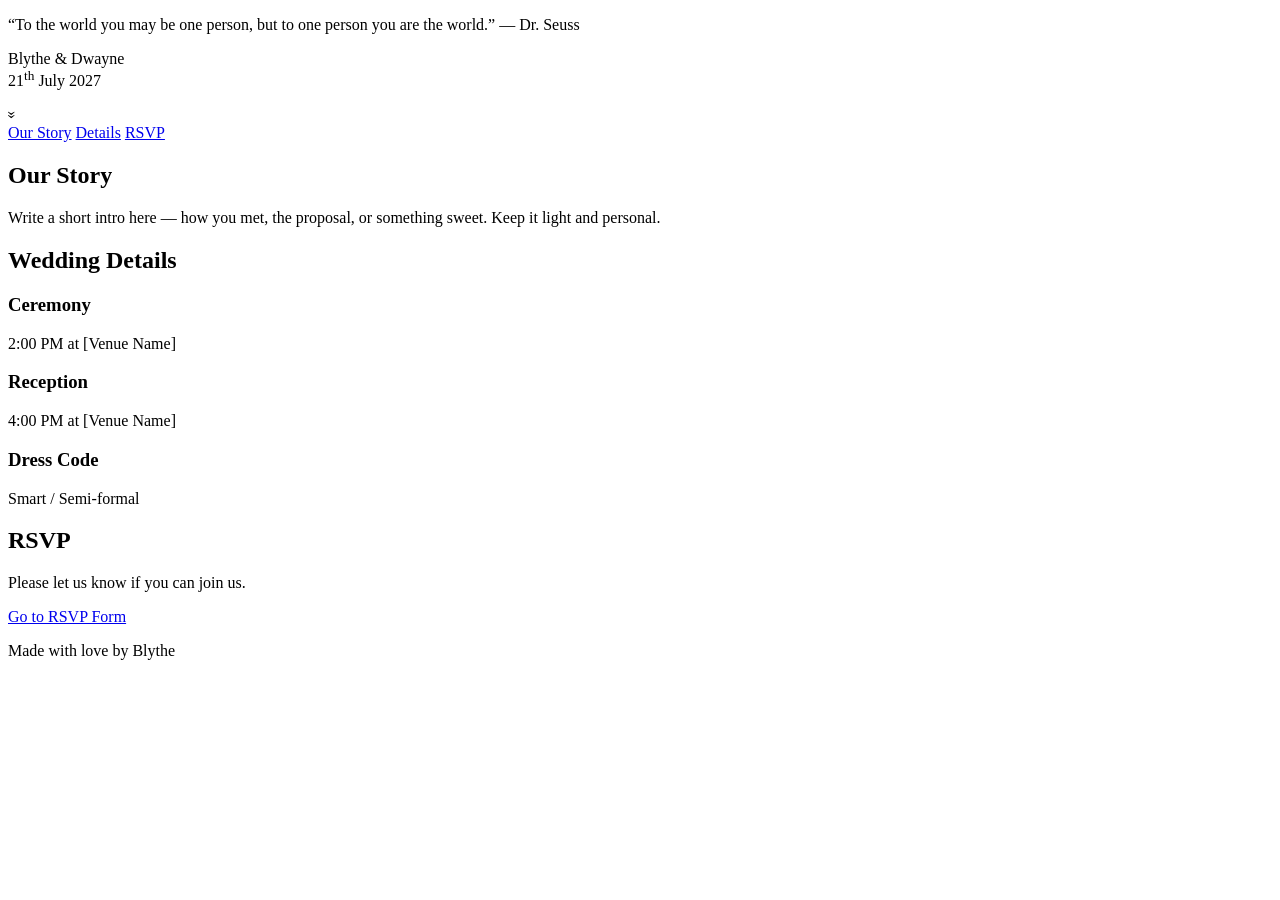
==== docs/index.html @ c56ed7c0 "Structured directory" ====
<!DOCTYPE html>
<html lang="en-GB">

<head>
    <meta charset="UTF-8">
    <meta name="viewport" content="width=device-width, initial-scale=1.0">
    <link rel="stylesheet" href="../css/styles.css">
    <link rel="preconnect" href="https://fonts.googleapis.com">
    <link rel="preconnect" href="https://fonts.gstatic.com" crossorigin>
    <link rel="stylesheet" href="https://fonts.googleapis.com/css2?family=Lavishly+Yours&family=Parisienne&display=swap">
    <link href="https://fonts.googleapis.com/css2?family=Bonheur+Royale&family=Lavishly+Yours&family=Parisienne&family=Passions+Conflict&display=swap" rel="stylesheet">
    <title>Blythe & Dwayne</title>
</head>

<body class="bonheur-royale-regular">

    <!-- Hero Scetion -->
    <header class="hero">
        <div class="hero-content-quote">
            <p class="quote">
                <q>To the world you may be one person, but to one person you are the world.</q>
                <span class="author">&mdash; Dr. Seuss</span>
            </p>
        
        </div>
        <div class="hero-content-bottom-banner passions-conflict-regular">
            <p class="names">Blythe & Dwayne<br>
            <span class="date">21<sup>th</sup> July 2027</span></p>
            <!-- <a href="#rsvp" class="btn-primary">RSVP</a> -->
             
            <!-- <div id="rsvp-root"></div>
            <script src="https://unpkg.com/react@18/umd/react.development.js"></script>
            <script src="https://unpkg.com/react-dom@18/umd/react-dom.development.js"></script>
            <script src="https://unpkg.com/babel-standalone@6/babel.min.js"></script>

            <script type="text/babel" src="../js/RSVPForm.js"></script> -->
        </div>

        <div class="scroll-indicator">
            <span style="display:inline-block; transform: rotate(90deg);">&raquo;</span>
            <script>
                document.addEventListener("scroll", () => {
                    const hero = document.querySelector(".hero");
                    const indicator = document.querySelector(".scroll-indicator");
                    
                    console.log(hero.offsetHeight);
                    const heroHeight = hero.offsetHeight;
                    const scrollY = window.scrollY;

                    if (scrollY > heroHeight * 0.4) {
                        indicator.style.opacity = "0";
                        indicator.style.pointerEvents = "none";
                    } else {
                        indicator.style.opacity = "1";
                        indicator.style.pointerEvents = "auto";
                    }
                });
            </script>
        </div>

    </header>

    <!-- Navigation -->
    <nav class="nav">
        <a href="#story">Our Story</a>
        <a href="#details">Details</a>
        <a href="#rsvp">RSVP</a>
    </nav>

    <!-- OUR STORY -->
    <section id="story" class="section">
        <h2>Our Story</h2>
        <p>
            Write a short intro here — how you met, the proposal, or something sweet.
            Keep it light and personal.
        </p>
    </section>

    <!-- WEDDING DETAILS -->
    <section id="details" class="section">
        <h2>Wedding Details</h2>

        <div class="details-grid">
            <div class="detail-card">
                <h3>Ceremony</h3>
                <p>2:00 PM at [Venue Name]</p>
            </div>

            <div class="detail-card">
                <h3>Reception</h3>
                <p>4:00 PM at [Venue Name]</p>
            </div>

            <div class="detail-card">
                <h3>Dress Code</h3>
                <p>Smart / Semi‑formal</p>
            </div>
        </div>
    </section>

    <!-- RSVP BUTTON -->
    <section id="rsvp" class="section">
        <h2>RSVP</h2>
        <p>Please let us know if you can join us.</p>
        <a href="rsvp.html" class="btn-primary">Go to RSVP Form</a>
    </section>

    <footer class="footer">
        <p>Made with love by Blythe</p>
    </footer>

</body>

</html>
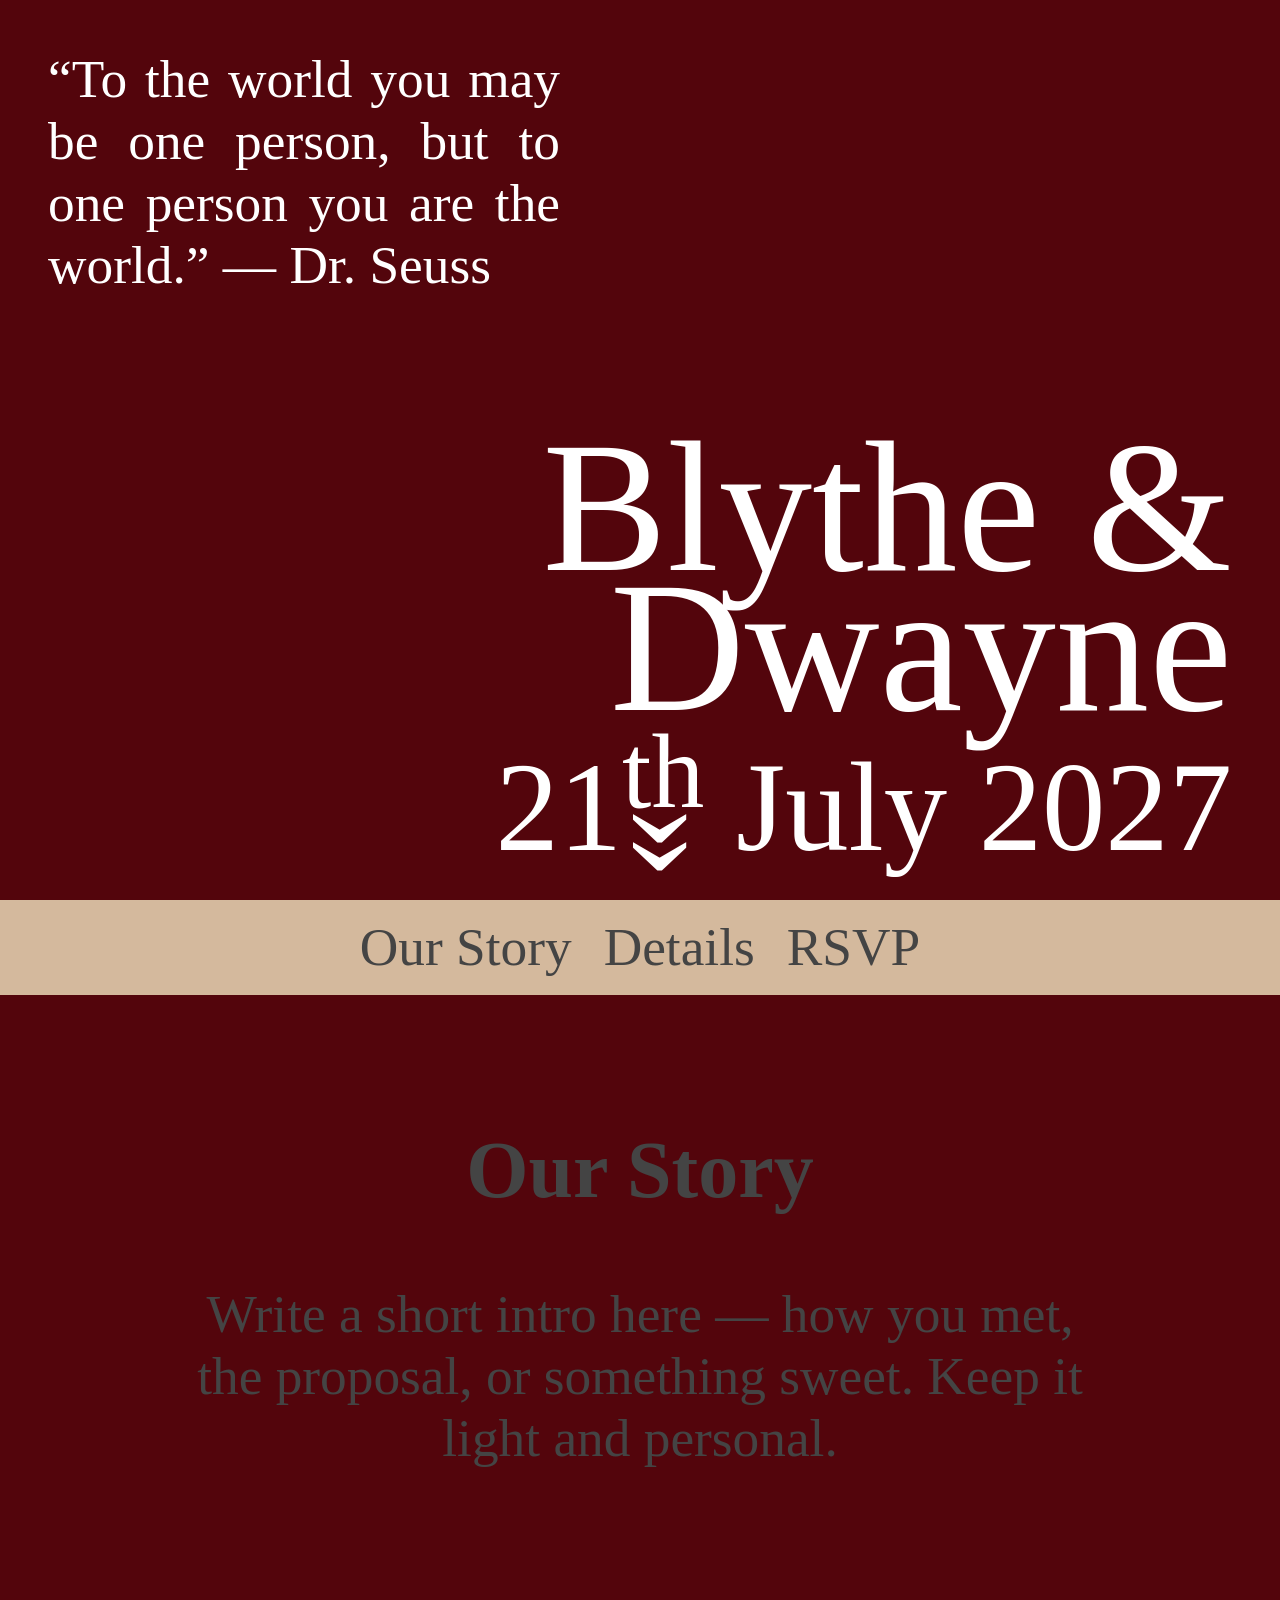
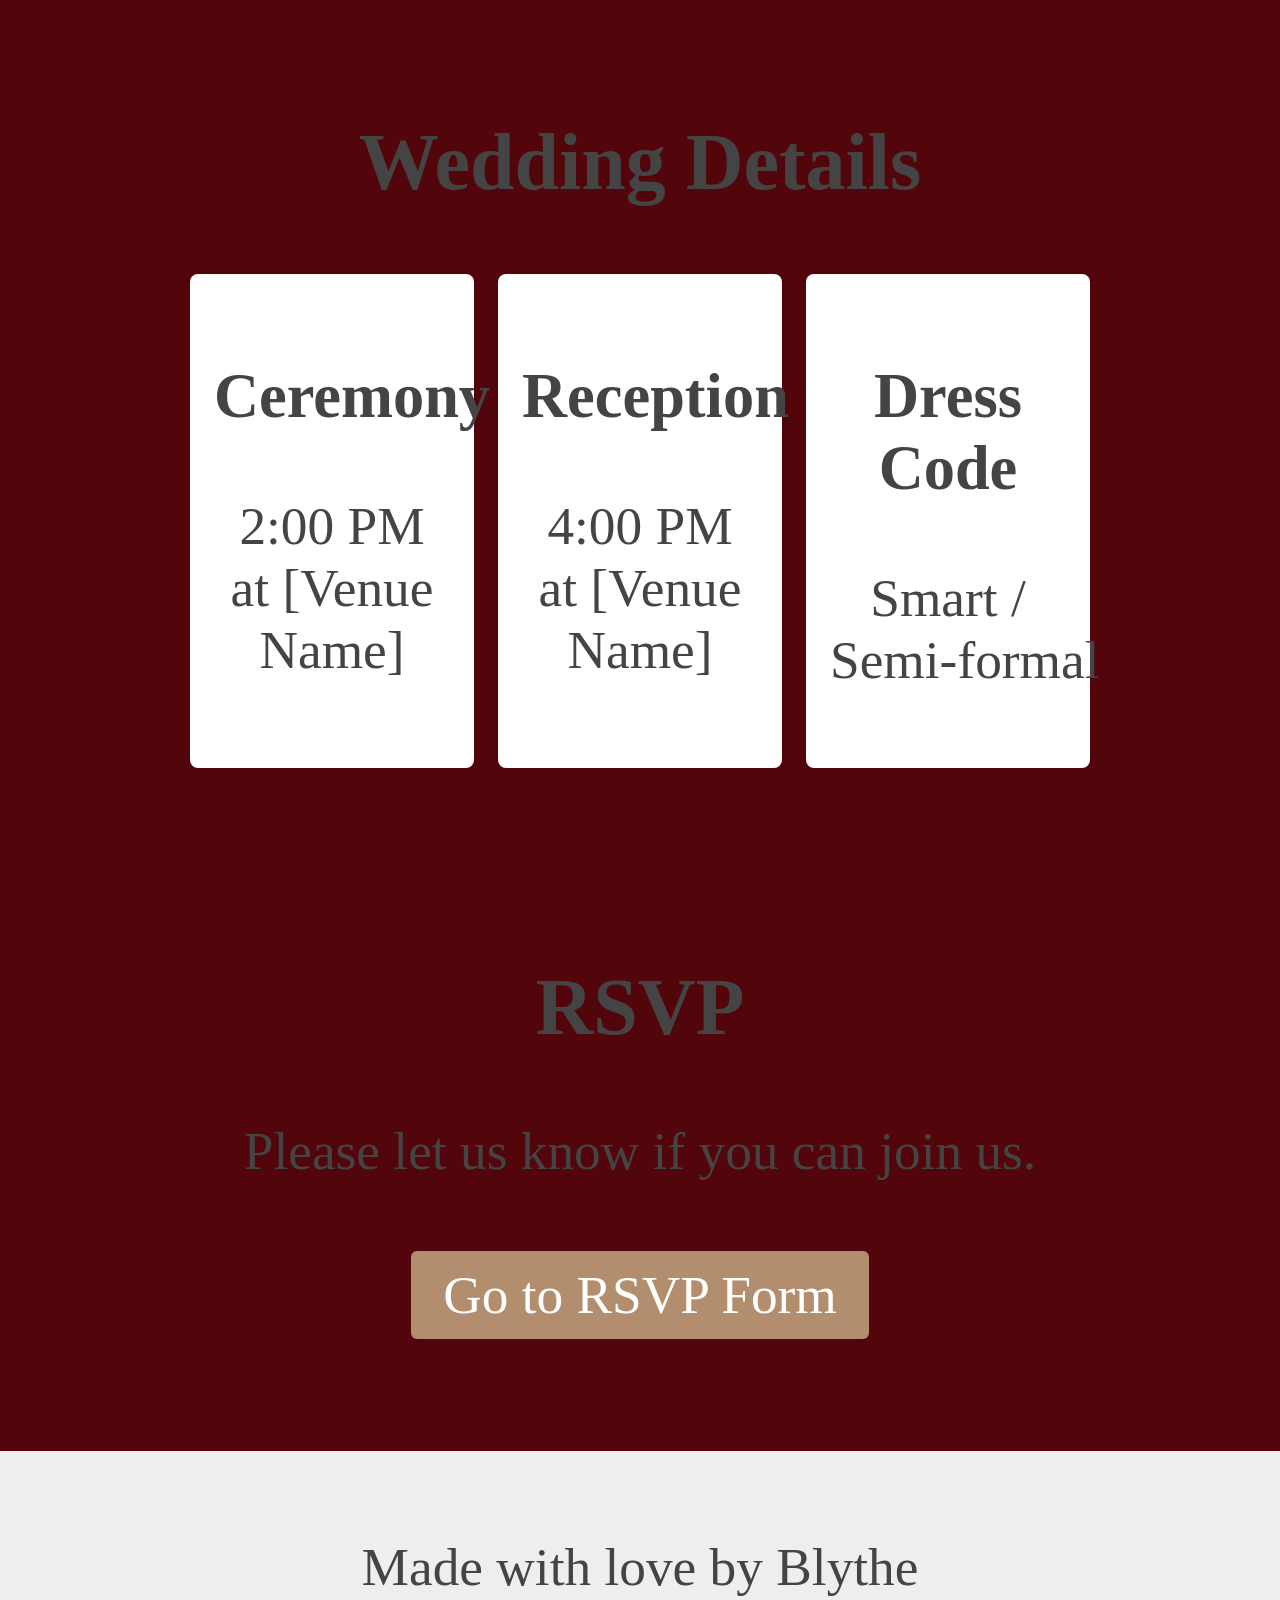
==== commit 8cfb57c9: "Updated relative path names" ====
--- a/docs/index.html
+++ b/docs/index.html
@@ -4,7 +4,7 @@
 <head>
     <meta charset="UTF-8">
     <meta name="viewport" content="width=device-width, initial-scale=1.0">
-    <link rel="stylesheet" href="../css/styles.css">
+    <link rel="stylesheet" href="css/styles.css">
     <link rel="preconnect" href="https://fonts.googleapis.com">
     <link rel="preconnect" href="https://fonts.gstatic.com" crossorigin>
     <link rel="stylesheet" href="https://fonts.googleapis.com/css2?family=Lavishly+Yours&family=Parisienne&display=swap">
@@ -102,7 +102,7 @@
     <section id="rsvp" class="section">
         <h2>RSVP</h2>
         <p>Please let us know if you can join us.</p>
-        <a href="rsvp.html" class="btn-primary">Go to RSVP Form</a>
+        <a href="pages/rsvp.html" class="btn-primary">Go to RSVP Form</a>
     </section>
 
     <footer class="footer">
--- a/docs/css/styles.css
+++ b/docs/css/styles.css
@@ -0,0 +1,250 @@
+/* Global */
+html, body {
+    overflow-x: hidden;
+}
+
+body {
+    margin: 0;
+    font-size: 40pt;
+    color: #444;
+    background: #53050C;
+}
+
+/* Fonts */
+.parisienne-regular {
+    font-family: "Parisienne", cursive;
+    font-weight: 400;
+    font-style: normal;
+}
+
+.lavishly-yours-regular {
+    font-family: "Lavishly Yours", cursive;
+    font-weight: 400;
+    font-style: normal;
+}
+
+.passions-conflict-regular {
+  font-family: "Passions Conflict", cursive;
+  font-weight: 400;
+  font-style: normal;
+}
+
+.bonheur-royale-regular {
+  font-family: "Bonheur Royale", cursive;
+  font-weight: 400;
+  font-style: normal;
+}
+
+
+/* for smaller displays */
+@media (max-width: 600px) {
+    .hero-content {
+        top: 1.5rem;
+        left: 1.5rem;
+        /*  right: 1.5rem; prevents text from touching the edge */
+        font-size: 2.5rem; /* scale down slightly */
+    }
+
+    quote-block {
+        bottom: 1rem;
+        right: 1rem;
+        left: 1rem; /* allow wrapping */
+        text-align: center; /* optional: looks elegant */
+    }
+
+    .hero-content-quote {
+        width: 70% !important;
+    }
+
+    .quote {
+        font-size: 2rem !important;
+    }
+
+    .hero-content-bottom-banner {
+        bottom: -2rem !important;
+    }
+
+    .names {
+        font-size: 65pt !important;
+    }
+
+    .date {
+        font-size: 35pt !important;
+    }
+
+    .scroll-indicator {
+        bottom: -0.25rem !important;
+        font-size: 70pt !important;
+    }
+}
+
+
+/* Hero */
+.hero {
+    height: 100vh;
+    background: linear-gradient(rgba(0,0,0,0.50)),
+                url('../images/6D40CC4C-C634-4D60-8605-AB55EE5D64CE.jpeg') center/cover no-repeat;
+    display: flex;
+    color: white;
+    justify-content: center;
+    align-items: center;
+    position: relative;
+    overflow: hidden;
+}
+
+.hero-content-quote {
+    position: absolute;
+    top: 2rem;
+    left: 3rem;
+    text-align: justify;
+    width: 40%;
+}
+
+.author {
+    /* display: block; */
+    text-align: right;
+    margin-top: 0.3rem;
+}
+ 
+.quote {
+    margin: 0; /* remove default p spacing */
+}
+
+.quote:first-of-type {
+    margin-top: 1rem; /* keep the block in place */
+}
+
+.quote + .quote {
+    margin-top: 0.3rem; /* small gap between quote and author */
+}
+
+.hero-content-bottom-banner {
+    position: absolute;
+    bottom: -11rem;
+    right: 0rem;
+    padding: 2rem 3rem;
+    text-align: right;
+    margin: 0;
+    z-index: 2;
+    transform: none;
+    flex-shrink: 0;
+}
+
+.names {
+    font-size: 140pt;
+    font-weight: 300;
+    line-height: 0.75;
+}
+
+.date,
+.location {
+    /* margin: 0.3rem 0; */
+    font-size: 95pt;
+}
+
+
+@keyframes bounce {
+    0%, 100% {
+        transform: translateX(-50%) translateY(-3px);
+    }
+    50% {
+        transform: translateX(-50%) translateY(15px);
+    }
+}
+
+
+@keyframes lighten {
+    0% {
+        filter: brightness(1);
+    }
+    20% {
+        filter: brightness(1.5);
+    }
+    50% {
+        filter: brightness(1);
+    }
+    80% {
+        filter: brightness(1.3);
+    }
+    100% {
+        filter: brightness(1);
+    }
+}
+
+
+.scroll-indicator {
+    position: absolute;
+    bottom: -1.5rem;      /* same as your banner */
+    left: 50%;
+    font-size: 105pt;
+    opacity: 0.8;
+    z-index: 2;
+    animation: 
+        lighten 1.8s forwards ease-out,
+        bounce 1.5s infinite ease-in-out;
+    transition: opacity 0.4s ease;
+    cursor: pointer;
+}
+
+/* Button */
+.btn-primary {
+    display: inline-block;
+    margin-top: 1rem;
+    padding: 0.8rem 2rem;
+    background: #b28d6e;
+    color: white;
+    text-decoration: none;
+    border-radius: 6px;
+    transition: 0.2s;
+}
+
+.btn-primary:hover {
+    background: #9c785c;
+}
+
+
+/* Nav */
+.nav {
+    display: flex;
+    justify-content: center;
+    gap: 2rem;
+    padding: 1rem;
+    background: #d4b99d;
+    border-bottom: 1px solid #d4b99d;
+}
+
+.nav a {
+    text-decoration: none;
+    color: #444;
+    font-weight: 500;
+}
+
+/* Sections */
+.section {
+    padding: 4rem 2rem;
+    max-width: 900px;
+    margin: auto;
+    text-align: center;
+}
+
+.details-grid {
+    display: grid;
+    grid-template-columns: repeat(auto-fit, minmax(220px, 1fr));
+    gap: 1.5rem;
+    margin-top: 2rem;
+}
+
+.detail-card {
+    background: white;
+    padding: 1.5rem;
+    border-radius: 8px;
+    box-shadow: 0 2px 6px rgba(0, 0, 0, 0.1);
+}
+
+/* Footer */
+.footer {
+    text-align: center;
+    padding: 2rem;
+    background: #eee;
+    margin-top: 3rem;
+}
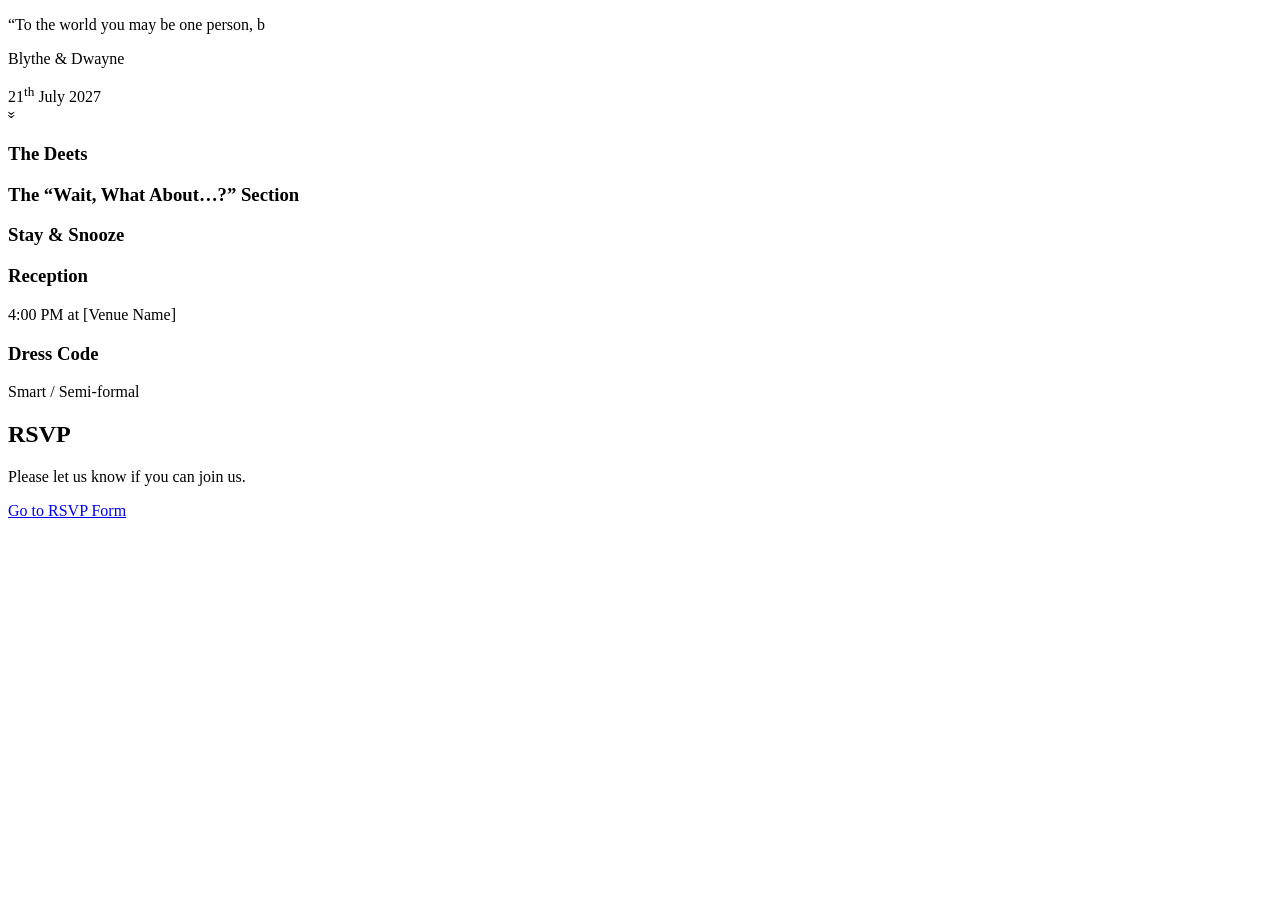
==== commit f8985b92: "Pulled structure from repo" ====
--- a/docs/index.html
+++ b/docs/index.html
@@ -4,7 +4,7 @@
 <head>
     <meta charset="UTF-8">
     <meta name="viewport" content="width=device-width, initial-scale=1.0">
-    <link rel="stylesheet" href="css/styles.css">
+    <link rel="stylesheet" href="../css/styles.css">
     <link rel="preconnect" href="https://fonts.googleapis.com">
     <link rel="preconnect" href="https://fonts.gstatic.com" crossorigin>
     <link rel="stylesheet" href="https://fonts.googleapis.com/css2?family=Lavishly+Yours&family=Parisienne&display=swap">
@@ -17,15 +17,20 @@
     <!-- Hero Scetion -->
     <header class="hero">
         <div class="hero-content-quote">
-            <p class="quote">
-                <q>To the world you may be one person, but to one person you are the world.</q>
+            <p class="quote" id="quoteText">
+                “To the world you may be one person, but to one person you are the world.”
                 <span class="author">&mdash; Dr. Seuss</span>
             </p>
         
         </div>
         <div class="hero-content-bottom-banner passions-conflict-regular">
-            <p class="names">Blythe & Dwayne<br>
-            <span class="date">21<sup>th</sup> July 2027</span></p>
+            <!-- Add a seperate -->
+            <div class="names">
+                <p>Blythe & Dwayne</p>
+            </div>
+            <div class="date">
+                21<sup>th</sup> July 2027
+            </div>
             <!-- <a href="#rsvp" class="btn-primary">RSVP</a> -->
              
             <!-- <div id="rsvp-root"></div>
@@ -38,62 +43,59 @@
 
         <div class="scroll-indicator">
             <span style="display:inline-block; transform: rotate(90deg);">&raquo;</span>
-            <script>
-                document.addEventListener("scroll", () => {
-                    const hero = document.querySelector(".hero");
-                    const indicator = document.querySelector(".scroll-indicator");
-                    
-                    console.log(hero.offsetHeight);
-                    const heroHeight = hero.offsetHeight;
-                    const scrollY = window.scrollY;
-
-                    if (scrollY > heroHeight * 0.4) {
-                        indicator.style.opacity = "0";
-                        indicator.style.pointerEvents = "none";
-                    } else {
-                        indicator.style.opacity = "1";
-                        indicator.style.pointerEvents = "auto";
-                    }
-                });
-            </script>
         </div>
 
     </header>
 
     <!-- Navigation -->
-    <nav class="nav">
-        <a href="#story">Our Story</a>
-        <a href="#details">Details</a>
-        <a href="#rsvp">RSVP</a>
-    </nav>
+    <!-- <nav class="nav"> -->
+        <!-- <a href="#details">The deets</a> Schedule of events -->
+        <!-- <a href="#FAQs">The “Wait, What About…?” Section</a> Dinnae forget yer brolly — it’s meant tae pish doon the day -->
+        <!-- <a herf="#accomodation/travel">Stay & Snooze</a> Renting cars, places to get hotels -->
+        <!-- <a herf="#tourism"></a> -->
+
+        <!-- <a href="#sharedAlbum"></a> -->
+        <!-- <a href="#rsvp">RSVP</a> -->
+    <!-- </nav> -->
 
     <!-- OUR STORY -->
-    <section id="story" class="section">
+    <!-- <section id="story" class="section">
         <h2>Our Story</h2>
         <p>
             Write a short intro here — how you met, the proposal, or something sweet.
             Keep it light and personal.
         </p>
-    </section>
+    </section> -->
 
     <!-- WEDDING DETAILS -->
     <section id="details" class="section">
-        <h2>Wedding Details</h2>
+        <!-- <h2>Wedding Details</h2>    -->
 
-        <div class="details-grid">
-            <div class="detail-card">
-                <h3>Ceremony</h3>
-                <p>2:00 PM at [Venue Name]</p>
+        <div class="nav-grid parisienne-regular">
+            <div class="nav-card" href="#details">
+                <h3>The Deets</h3>
             </div>
 
-            <div class="detail-card">
+            <div class="nav-card" href="#FAQs">
+                <h3>The “Wait, What About…?” Section</h3>
+            </div>
+
+            <div class="nav-card" href="#accomodation/travel">
+                <h3>Stay & Snooze</h3>
+            </div>
+
+            <div class="nav-card" href="#tourism">
+                <h3></h3>
+            </div>
+
+            <div class="nav-card" href="#sharedAlbum">
                 <h3>Reception</h3>
                 <p>4:00 PM at [Venue Name]</p>
             </div>
 
-            <div class="detail-card">
+            <div class="nav-card" href="#rsvp">
                 <h3>Dress Code</h3>
-                <p>Smart / Semi‑formal</p>
+                <p>Smart / Semi-formal</p>
             </div>
         </div>
     </section>
@@ -102,12 +104,14 @@
     <section id="rsvp" class="section">
         <h2>RSVP</h2>
         <p>Please let us know if you can join us.</p>
-        <a href="pages/rsvp.html" class="btn-primary">Go to RSVP Form</a>
+        <a href="rsvp.html" class="btn-primary">Go to RSVP Form</a>
     </section>
 
     <footer class="footer">
-        <p>Made with love by Blythe</p>
+        <!-- <p>Made with love by Blythe</p> -->
     </footer>
+
+    <script src="../public/js/effects.js"></script>
 
 </body>
 
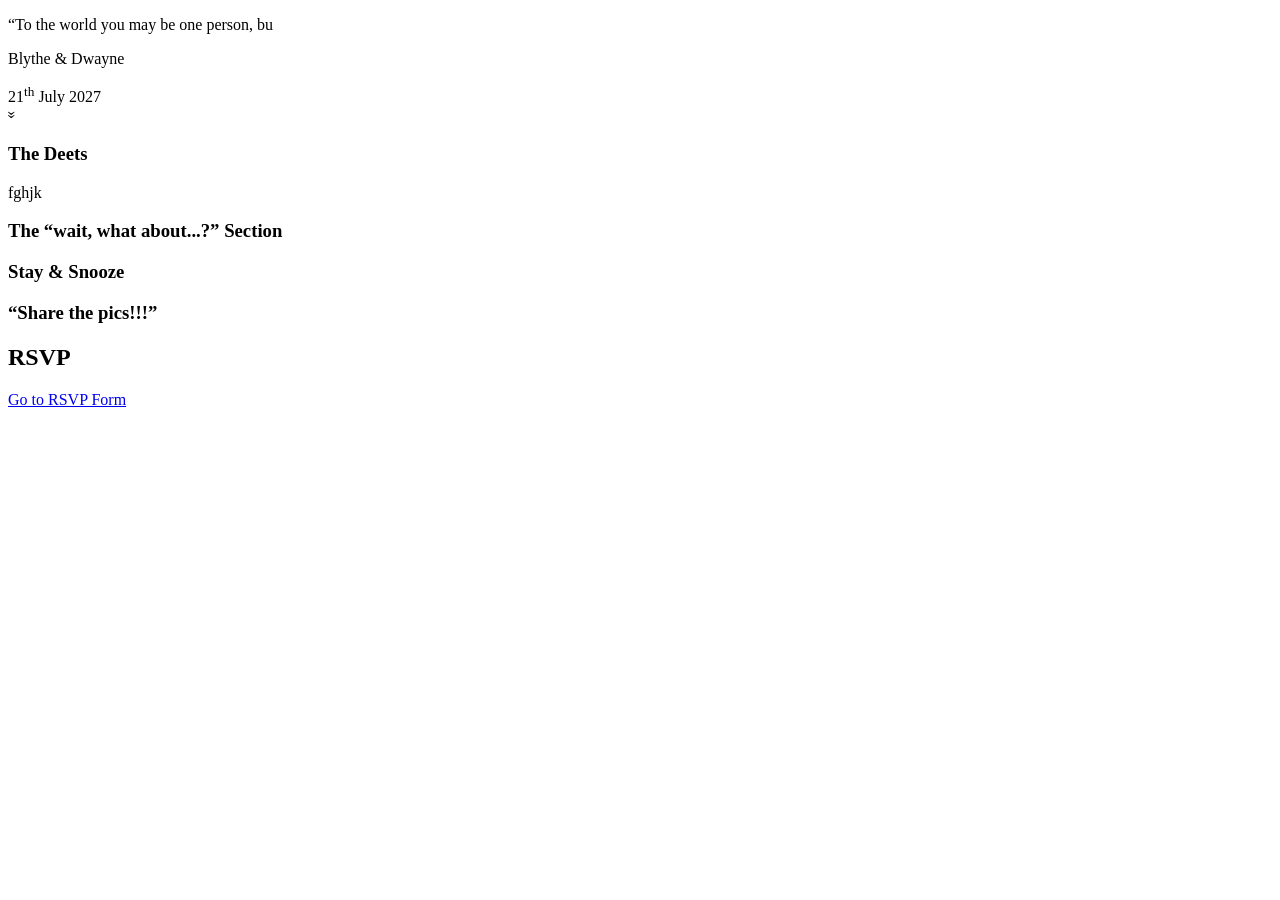
==== commit b9b97852: "Applied stash over pull from repo" ====
--- a/docs/index.html
+++ b/docs/index.html
@@ -7,8 +7,7 @@
     <link rel="stylesheet" href="../css/styles.css">
     <link rel="preconnect" href="https://fonts.googleapis.com">
     <link rel="preconnect" href="https://fonts.gstatic.com" crossorigin>
-    <link rel="stylesheet" href="https://fonts.googleapis.com/css2?family=Lavishly+Yours&family=Parisienne&display=swap">
-    <link href="https://fonts.googleapis.com/css2?family=Bonheur+Royale&family=Lavishly+Yours&family=Parisienne&family=Passions+Conflict&display=swap" rel="stylesheet">
+    <link href="https://fonts.googleapis.com/css2?family=Bonheur+Royale&family=Cedarville+Cursive&family=Corinthia:wght@400;700&family=Homemade+Apple&family=Lavishly+Yours&family=Parisienne&family=Passions+Conflict&display=swap" rel="stylesheet">
     <title>Blythe & Dwayne</title>
 </head>
 
@@ -24,7 +23,6 @@
         
         </div>
         <div class="hero-content-bottom-banner passions-conflict-regular">
-            <!-- Add a seperate -->
             <div class="names">
                 <p>Blythe & Dwayne</p>
             </div>
@@ -67,43 +65,39 @@
         </p>
     </section> -->
 
-    <!-- WEDDING DETAILS -->
-    <section id="details" class="section">
+    <!-- Wedding Details -->
+    <section id="details" class="section container">
         <!-- <h2>Wedding Details</h2>    -->
 
-        <div class="nav-grid parisienne-regular">
+        <div class="nav-grid homemade-apple-regular">
             <div class="nav-card" href="#details">
-                <h3>The Deets</h3>
+                <h3>The Deets</h3>                
+                <p class="details">fghjk</p>
             </div>
 
             <div class="nav-card" href="#FAQs">
-                <h3>The “Wait, What About…?” Section</h3>
+                <h3>The “wait, what about...?” Section</h3> <!-- <p>Smart / Semi-formal</p> -->
             </div>
 
             <div class="nav-card" href="#accomodation/travel">
                 <h3>Stay & Snooze</h3>
             </div>
 
-            <div class="nav-card" href="#tourism">
-                <h3></h3>
+            <div class="nav-card" href="#sharedAlbum">
+                <h3>“Share the pics!!!”</h3>
             </div>
 
-            <div class="nav-card" href="#sharedAlbum">
-                <h3>Reception</h3>
-                <p>4:00 PM at [Venue Name]</p>
-            </div>
-
-            <div class="nav-card" href="#rsvp">
-                <h3>Dress Code</h3>
-                <p>Smart / Semi-formal</p>
-            </div>
+            <!-- <div class="nav-card" href="#rsvp">
+                <h3>rsvp</h3>
+                <p>Please let us know if you can join us.</p>
+            </div> -->
         </div>
     </section>
 
     <!-- RSVP BUTTON -->
     <section id="rsvp" class="section">
         <h2>RSVP</h2>
-        <p>Please let us know if you can join us.</p>
+        
         <a href="rsvp.html" class="btn-primary">Go to RSVP Form</a>
     </section>
 
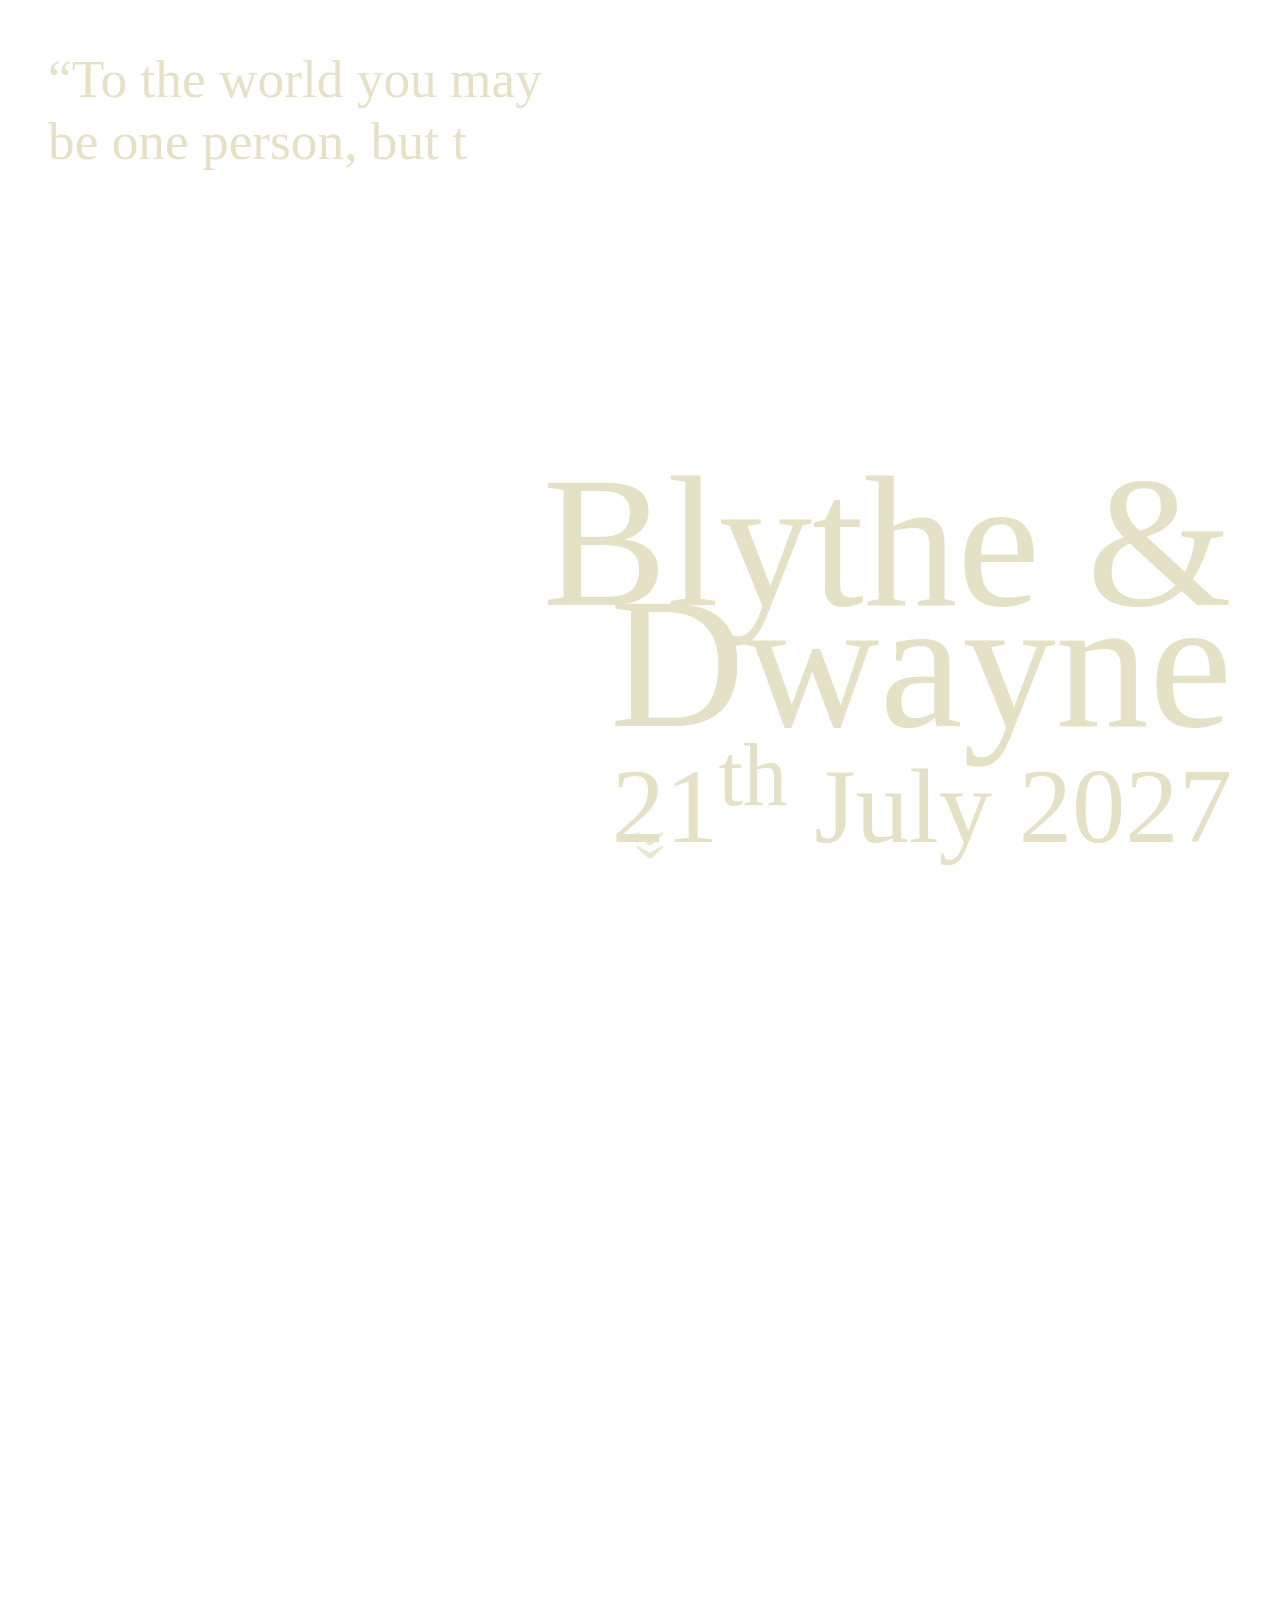
==== commit 4f43b2e7: "Fixed relative paths" ====
--- a/docs/index.html
+++ b/docs/index.html
@@ -4,7 +4,7 @@
 <head>
     <meta charset="UTF-8">
     <meta name="viewport" content="width=device-width, initial-scale=1.0">
-    <link rel="stylesheet" href="../css/styles.css">
+    <link rel="stylesheet" href="../docs/css/styles.css">
     <link rel="preconnect" href="https://fonts.googleapis.com">
     <link rel="preconnect" href="https://fonts.gstatic.com" crossorigin>
     <link href="https://fonts.googleapis.com/css2?family=Bonheur+Royale&family=Cedarville+Cursive&family=Corinthia:wght@400;700&family=Homemade+Apple&family=Lavishly+Yours&family=Parisienne&family=Passions+Conflict&display=swap" rel="stylesheet">
@@ -98,7 +98,7 @@
     <section id="rsvp" class="section">
         <h2>RSVP</h2>
         
-        <a href="rsvp.html" class="btn-primary">Go to RSVP Form</a>
+        <a href="../docs/pages/rsvp.html" class="btn-primary">Go to RSVP Form</a>
     </section>
 
     <footer class="footer">
--- a/docs/css/styles.css
+++ b/docs/css/styles.css
@@ -0,0 +1,347 @@
+/* Global */
+html, body {
+    height: 100%;
+    margin: 0;
+    overflow-x: hidden;
+    background: url('../images/background.png') center/cover no-repeat fixed;
+}
+
+body {
+    margin: 0;
+    font-size: 40pt;
+    color: #e5e1c7;
+    /* background: rgb(229, 225, 199); 390408 */
+    /* background:
+        radial-gradient(circle at 20% 30%, rgba(255,255,255,0.05), transparent 60%),
+        radial-gradient(circle at 80% 70%, rgba(255,255,255,0.04), transparent 60%),
+        linear-gradient(135deg, #390408, #2c0306);
+    background-blend-mode: overlay; */
+}
+
+/* Fonts */
+.parisienne-regular {
+    font-family: "Parisienne", cursive;
+    font-weight: 400;
+    font-style: normal;
+}
+
+.lavishly-yours-regular {
+    font-family: "Lavishly Yours", cursive;
+    font-weight: 400;
+    font-style: normal;
+}
+
+.passions-conflict-regular {
+  font-family: "Passions Conflict", cursive;
+  font-weight: 400;
+  font-style: normal;
+}
+
+.bonheur-royale-regular {
+  font-family: "Bonheur Royale", cursive;
+  font-weight: 400;
+  font-style: normal;
+}
+
+.homemade-apple-regular {
+  font-family: "Homemade Apple", cursive;
+  font-weight: 400;
+  font-style: normal;
+}
+
+.cedarville-cursive-regular {
+  font-family: "Cedarville Cursive", cursive;
+  font-weight: 400;
+  font-style: normal;
+}
+
+.corinthia-regular {
+  font-family: "Corinthia", cursive;
+  font-weight: 400;
+  font-style: normal;
+}
+
+.corinthia-bold {
+  font-family: "Corinthia", cursive;
+  font-weight: 700;
+  font-style: normal;
+}
+
+
+
+
+/* for smaller displays */
+@media (max-width: 800px) {
+    .hero {
+        background-position: 54% center !important;
+    }
+
+    .hero-content {
+        top: 1.5rem;
+        left: 1.5rem;
+        /*  right: 1.5rem; prevents text from touching the edge */
+        font-size: 2.5rem; /* scale down slightly */
+    }
+
+    quote-block {
+        bottom: 1rem;
+        right: 1rem;
+        left: 1rem; /* allow wrapping */
+        text-align: center; /* optional: looks elegant */
+    }
+
+    .hero-content-quote {
+        width: 70% !important;
+    }
+
+    .quote {
+        font-size: 2rem !important;
+    }
+
+    .hero-content-bottom-banner {
+        bottom: 2.5rem !important;
+        right: -1.15rem !important;
+    }
+
+    .names {
+        font-size: 65pt !important;
+        line-height: 0.88 !important;
+    }
+
+    .date {
+        font-size: 35pt !important;
+    }
+
+    .scroll-indicator {
+        /* bottom: -0.75rem !important; */
+        font-size: 35pt !important;
+    }
+
+    .nav-card:scroll {
+        flex: 6;
+        filter: #101f12(0) brightness(1.15);
+    }
+
+}
+
+@keyframes pulseGlow {
+    0% {
+        box-shadow:
+            0 0 20px rgba(16, 31, 18, 0.45),
+            0 0 35px rgba(16, 31, 18, 0.35);
+    }
+    50% {
+        box-shadow:
+            0 0 35px rgba(16, 31, 18, 0.85),
+            0 0 55px rgba(16, 31, 18, 0.55);
+    }
+    100% {
+        box-shadow:
+            0 0 20px rgba(16, 31, 18, 0.45),
+            0 0 35px rgba(16, 31, 18, 0.35);
+    }
+}
+
+/* Hero */
+.hero {
+    height: 100vh;
+    background: linear-gradient(rgba(0,0,0,0.40)),
+                url('../images/6D40CC4C-C634-4D60-8605-AB55EE5D64CE.jpeg') center/cover no-repeat fixed;
+    display: flex;
+    color: #e5e1c7;
+    justify-content: center;
+    align-items: center;
+    position: relative;
+    overflow: hidden;
+
+    /* The glow */
+    animation: pulseGlow 3s ease-in-out infinite;
+}
+
+.hero-content-quote {
+    position: absolute;
+    top: 2rem;
+    left: 3rem;
+    /* text-align: justify; */
+    width: 40%;
+}
+
+.author {
+    /* display: block; */
+    text-align: right;
+    margin-top: 0.3rem;
+}
+ 
+.quote {
+    margin: 0; /* remove default p spacing */
+}
+
+.quote:first-of-type {
+    margin-top: 1rem; /* keep the block in place */
+}
+
+.quote + .quote {
+    margin-top: 0.3rem; /* small gap between quote and author */
+}
+
+.hero-content-bottom-banner {
+    position: absolute;
+    bottom: 0rem;
+    right: 0rem;
+    padding: 2rem 3rem;
+    text-align: right;
+    margin: 0;
+    z-index: 2;
+    transform: none;
+    flex-shrink: 0;
+}
+
+.names {
+    font-size: 140pt;
+    font-weight: 300;
+    line-height: 0.65;
+}
+
+.date,
+.location {
+    /* margin: 0.3rem 0; */
+    font-size: 80pt;
+}
+
+.hero-content-bottom-banner .names p {
+    margin: 0;
+}
+
+
+@keyframes bounce {
+    0%, 100% {
+        transform: translateX(-50%) translateY(-3px);
+    }
+    50% {
+        transform: translateX(-50%) translateY(15px);
+    }
+}
+
+
+@keyframes lighten {
+    0% {
+        filter: brightness(1);
+    }
+    20% {
+        filter: brightness(1.5);
+    }
+    50% {
+        filter: brightness(1);
+    }
+    80% {
+        filter: brightness(1.3);
+    }
+    100% {
+        filter: brightness(1);
+    }
+}
+
+
+.scroll-indicator {
+    position: absolute;
+    font-family: 'Gill Sans';
+    bottom: 1rem;     /* same as your banner */
+    left: 50%;
+    font-size: 50pt; /* 105pt */
+    opacity: 0.8;
+    z-index: 2;
+    animation: 
+        lighten 1.8s forwards ease-out,
+        bounce 1.5s infinite ease-in-out;
+    transition: opacity 0.4s ease;
+    cursor: pointer;
+}
+
+
+/* Nav */
+.nav {
+    display: flex;
+    justify-content: center;
+    gap: 2rem;
+    padding: 1rem;
+    background: #e5e1c7; /*d4b99d */
+    border-bottom: 1px solid #d4b99d;
+}
+
+.nav a {
+    text-decoration: none;
+    color: #444;
+    font-weight: 500;
+}
+
+/* Sections */
+.section {
+    padding: 4rem 2rem;
+    max-width: 900px;
+    margin: auto;
+    text-align: center;
+}
+
+.nav-grid {
+    display: grid;
+    grid-template-columns: repeat(auto-fit, minmax(220px, 1fr));
+    gap: 1.5rem;
+    margin-top: 2rem;
+    font-size: xx-large;
+    display: flex;
+    gap: 1vmin;
+}
+
+.nav-grid h3 {
+    font-weight: 400;
+    /* font-size: large; */
+}
+
+.nav-card {
+    position: relative;
+    width: 260px;
+    height: 180px;         
+    font-size: x-large;
+    background: url("../images/card_scribble.png") center/cover no-repeat,
+                rgb(57, 4, 8);
+    /* background-blend-mode: multiply; */
+    color: #101f12; /*e5e1c7 */
+    padding: 1.5rem;
+    line-height: 2.5rem;
+    border-radius: 8px;
+    box-shadow: 0 2px 6px rgba(0, 0, 0, 0.15);
+    overflow: hidden;
+    /* transition: flex 0.5s, filter 0.5s; */
+    transition:
+        transform 0.35s ease,
+        box-shadow 0.35s ease,
+        width 0.45s ease;
+}
+
+/* The “lift + expand” */
+.nav-card:hover {
+    transform: translateY(-6px);
+    box-shadow: 0 8px 18px rgba(0,0,0,0.25);
+    width: 620px;          /* expands to the right */
+}
+
+/* Hidden content that appears on hover */
+.nav-card .details {
+    opacity: 0;
+    transform: translateX(20px);
+    transition: opacity 0.4s ease 0.1s, transform 0.4s ease 0.1s;
+}
+
+.nav-card:hover .details {
+    opacity: 1;
+    transform: translateX(0);
+}
+
+
+/* Footer */
+.footer {
+    text-align: center;
+    padding: 1rem;
+    background: #101f12;
+    margin-top: 3rem;
+}
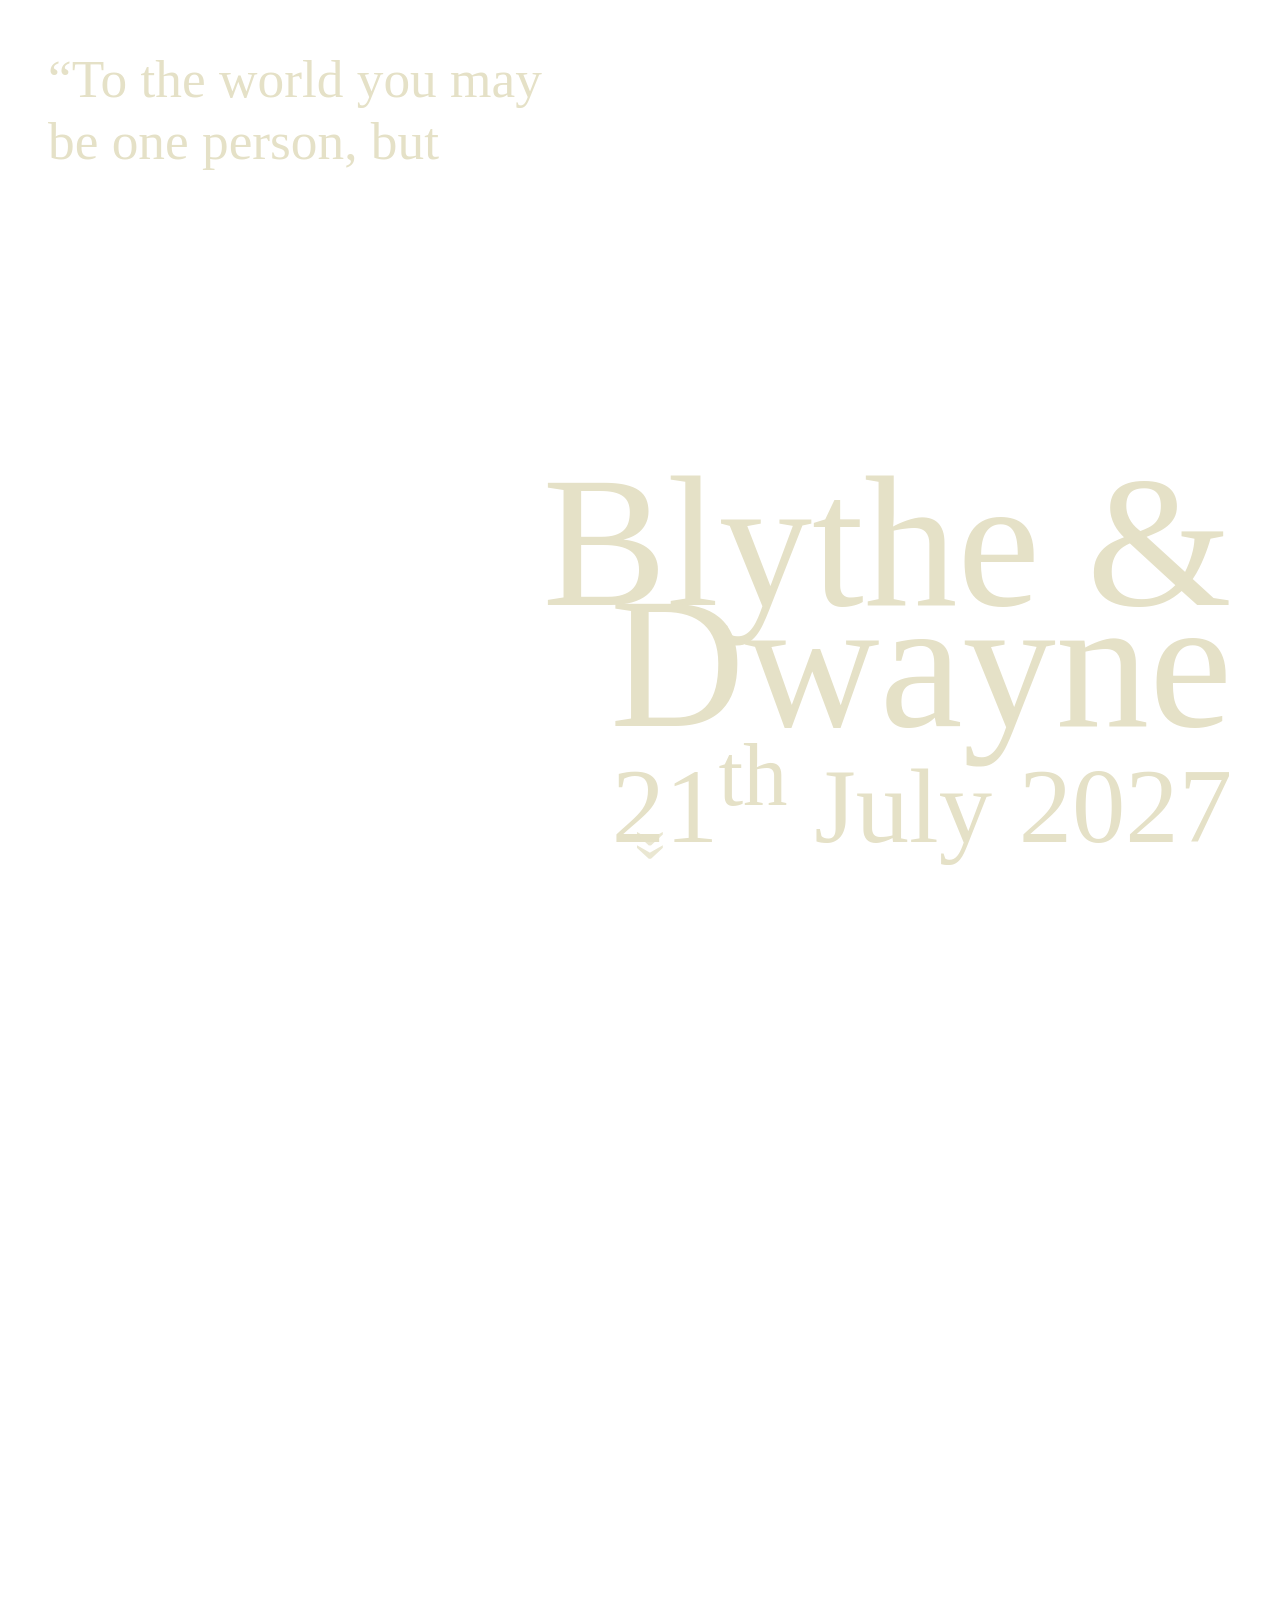
==== commit dc929f14: "Corrected relatives" ====
--- a/docs/index.html
+++ b/docs/index.html
@@ -4,7 +4,7 @@
 <head>
     <meta charset="UTF-8">
     <meta name="viewport" content="width=device-width, initial-scale=1.0">
-    <link rel="stylesheet" href="../docs/css/styles.css">
+    <link rel="stylesheet" href="css/styles.css">
     <link rel="preconnect" href="https://fonts.googleapis.com">
     <link rel="preconnect" href="https://fonts.gstatic.com" crossorigin>
     <link href="https://fonts.googleapis.com/css2?family=Bonheur+Royale&family=Cedarville+Cursive&family=Corinthia:wght@400;700&family=Homemade+Apple&family=Lavishly+Yours&family=Parisienne&family=Passions+Conflict&display=swap" rel="stylesheet">
@@ -98,7 +98,7 @@
     <section id="rsvp" class="section">
         <h2>RSVP</h2>
         
-        <a href="../docs/pages/rsvp.html" class="btn-primary">Go to RSVP Form</a>
+        <a href="pages/rsvp.html" class="btn-primary">Go to RSVP Form</a>
     </section>
 
     <footer class="footer">
--- a/docs/css/styles.css
+++ b/docs/css/styles.css
@@ -3,7 +3,7 @@
     height: 100%;
     margin: 0;
     overflow-x: hidden;
-    background: url('../images/background.png') center/cover no-repeat fixed;
+    background: url('../../docs/images/background.png') center/cover no-repeat fixed;
 }
 
 body {
@@ -146,7 +146,7 @@
 .hero {
     height: 100vh;
     background: linear-gradient(rgba(0,0,0,0.40)),
-                url('../images/6D40CC4C-C634-4D60-8605-AB55EE5D64CE.jpeg') center/cover no-repeat fixed;
+                url('../../docs/images/6D40CC4C-C634-4D60-8605-AB55EE5D64CE.jpeg') center/cover no-repeat fixed;
     display: flex;
     color: #e5e1c7;
     justify-content: center;
@@ -302,7 +302,7 @@
     width: 260px;
     height: 180px;         
     font-size: x-large;
-    background: url("../images/card_scribble.png") center/cover no-repeat,
+    background: url("../../docs/images/card_scribble.png") center/cover no-repeat,
                 rgb(57, 4, 8);
     /* background-blend-mode: multiply; */
     color: #101f12; /*e5e1c7 */
